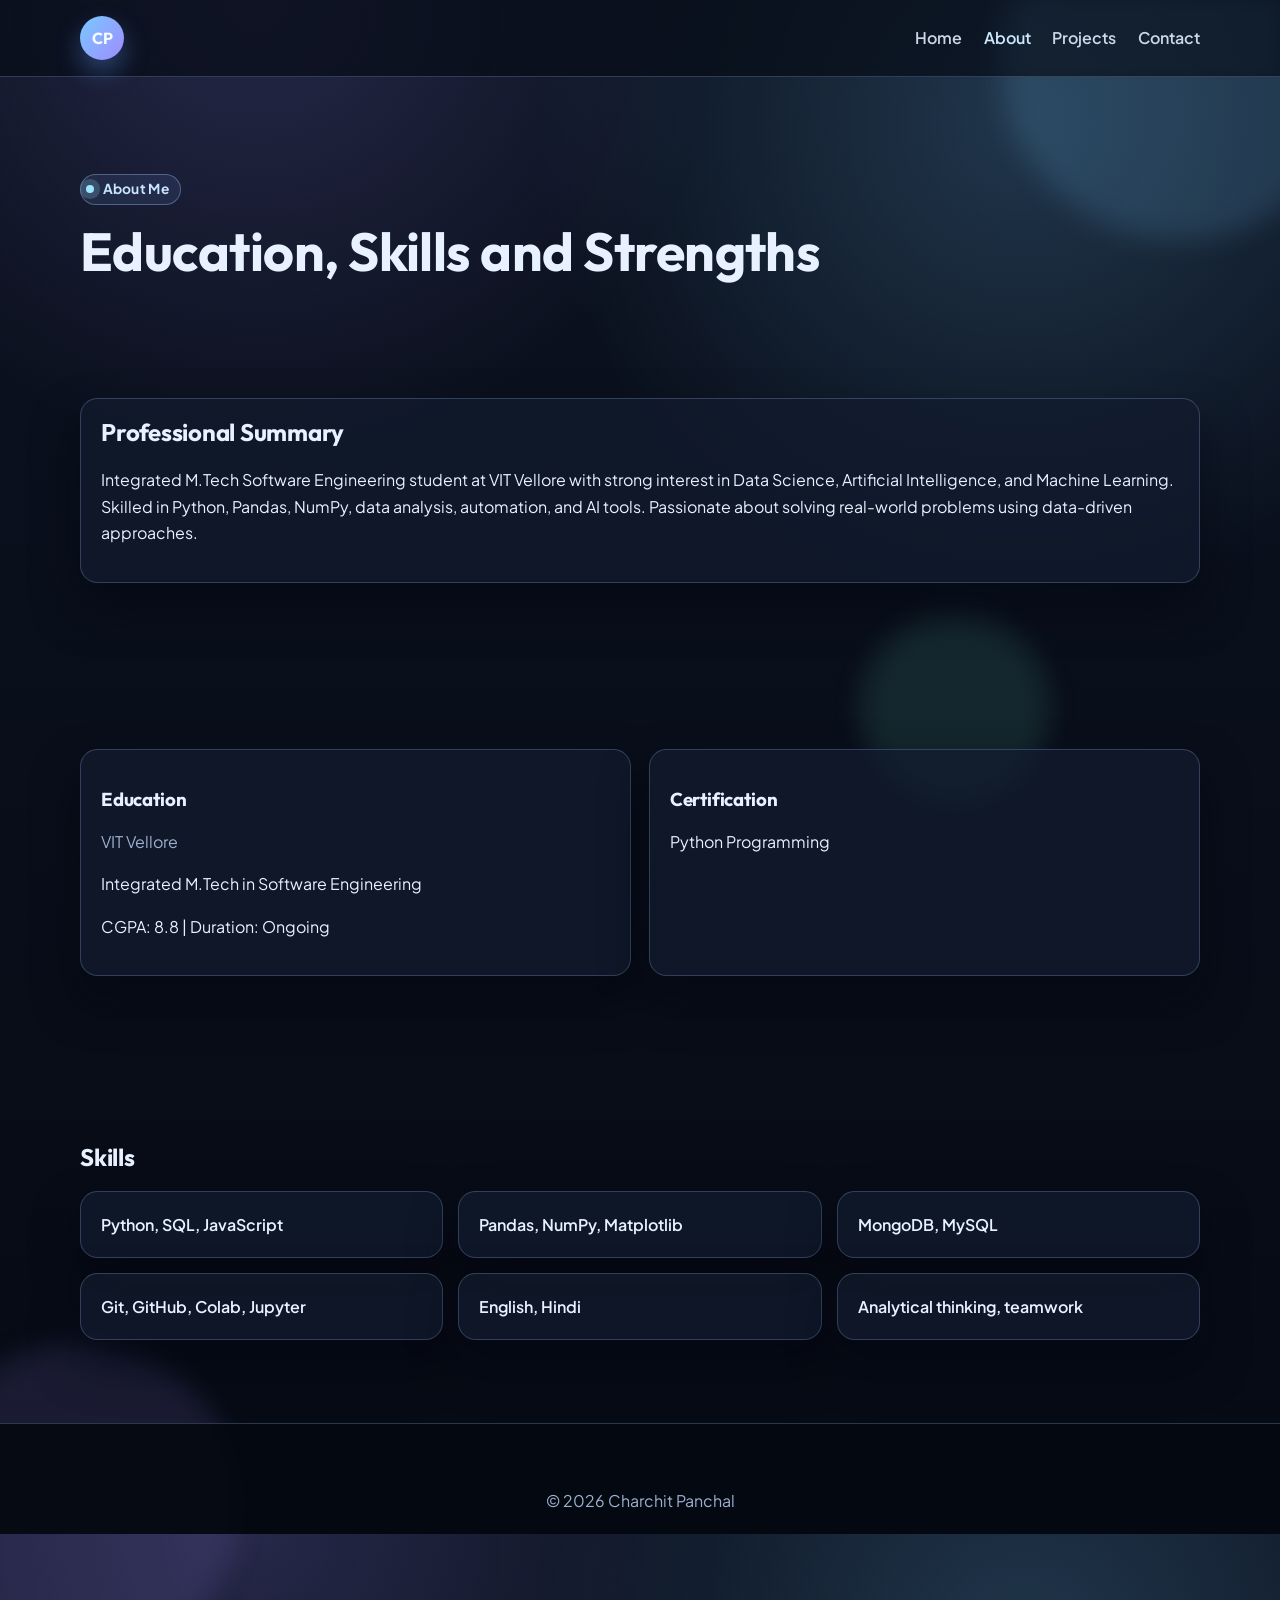
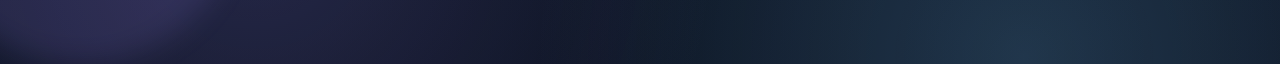
==== about.html @ 4133713d "New project" ====
<!DOCTYPE html>
<html lang="en">
<head>
  <meta charset="UTF-8">
  <meta name="viewport" content="width=device-width, initial-scale=1.0">
  <title>Charchit Panchal | About</title>
  <link rel="preconnect" href="https://fonts.googleapis.com">
  <link rel="preconnect" href="https://fonts.gstatic.com" crossorigin>
  <link href="https://fonts.googleapis.com/css2?family=Outfit:wght@400;500;600;700;800&family=Plus+Jakarta+Sans:wght@400;500;600;700&display=swap" rel="stylesheet">
  <link rel="stylesheet" href="styles.css">
</head>
<body class="page-enter">
  <div class="preloader" id="preloader" aria-hidden="true">
    <div class="preloader-core">
      <span class="loader-ring"></span>
      <p>Loading Portfolio...</p>
    </div>
  </div>

  <div class="bg-orb orb-one"></div>
  <div class="bg-orb orb-two"></div>
  <div class="bg-orb orb-three"></div>

  <header class="site-header">
    <div class="container nav-wrap">
      <a class="brand" href="index.html">CP</a>
      <nav class="nav-links" id="nav-links">
        <a class="page-link" href="index.html">Home</a>
        <a class="active page-link" href="about.html">About</a>
        <a class="page-link" href="projects.html">Projects</a>
        <a class="page-link" href="contact.html">Contact</a>
      </nav>
      <button class="menu-btn" id="menu-btn" aria-label="Toggle menu">Menu</button>
    </div>
  </header>

  <main>
    <section class="section page-hero reveal">
      <div class="container">
        <p class="eyebrow"><span class="dot"></span> About Me</p>
        <h1 class="page-title">Education, Skills and Strengths</h1>
      </div>
    </section>

    <section class="section reveal">
      <div class="container">
        <article class="card">
          <h2>Professional Summary</h2>
          <p>
            Integrated M.Tech Software Engineering student at VIT Vellore with strong interest in Data Science,
            Artificial Intelligence, and Machine Learning. Skilled in Python, Pandas, NumPy, data analysis,
            automation, and AI tools. Passionate about solving real-world problems using data-driven approaches.
          </p>
        </article>
      </div>
    </section>

    <section class="section reveal">
      <div class="container cards-grid">
        <article class="card tilt-card">
          <h3>Education</h3>
          <p class="meta">VIT Vellore</p>
          <p>Integrated M.Tech in Software Engineering</p>
          <p>CGPA: 8.8 | Duration: Ongoing</p>
        </article>
        <article class="card tilt-card">
          <h3>Certification</h3>
          <p>Python Programming</p>
        </article>
      </div>
    </section>

    <section class="section reveal">
      <div class="container">
        <h2>Skills</h2>
        <div class="skills-grid">
          <div class="skill-group">Python, SQL, JavaScript</div>
          <div class="skill-group">Pandas, NumPy, Matplotlib</div>
          <div class="skill-group">MongoDB, MySQL</div>
          <div class="skill-group">Git, GitHub, Colab, Jupyter</div>
          <div class="skill-group">English, Hindi</div>
          <div class="skill-group">Analytical thinking, teamwork</div>
        </div>
      </div>
    </section>
  </main>

  <footer class="site-footer">
    <p class="copyright">© <span id="year"></span> Charchit Panchal</p>
  </footer>

  <script src="script.js"></script>
</body>
</html>
---- styles.css ----
:root {
  --bg: #0b1220;
  --bg-deep: #060a14;
  --surface: rgba(18, 28, 46, 0.74);
  --surface-strong: rgba(17, 23, 38, 0.95);
  --text: #e8f1ff;
  --muted: #9db0cf;
  --accent: #79c9ff;
  --accent-2: #9f8bff;
  --ring: rgba(145, 172, 221, 0.28);
  --shadow: 0 24px 45px rgba(2, 6, 15, 0.5);
}

* {
  box-sizing: border-box;
}

html {
  scroll-behavior: smooth;
}

body {
  margin: 0;
  font-family: "Plus Jakarta Sans", sans-serif;
  line-height: 1.65;
  color: var(--text);
  background:
    radial-gradient(circle at 80% 8%, rgba(121, 201, 255, 0.2), transparent 28%),
    radial-gradient(circle at 20% 0%, rgba(159, 139, 255, 0.18), transparent 25%),
    linear-gradient(180deg, var(--bg) 0%, var(--bg-deep) 100%);
  overflow-x: hidden;
}

.preloader {
  position: fixed;
  inset: 0;
  z-index: 2000;
  display: grid;
  place-items: center;
  background: radial-gradient(circle at center, rgba(25, 41, 71, 0.95), rgba(4, 8, 16, 0.98));
  transition: opacity 0.45s ease, visibility 0.45s ease;
}

.preloader.hidden {
  opacity: 0;
  visibility: hidden;
}

.preloader-core {
  text-align: center;
}

.loader-ring {
  width: 56px;
  height: 56px;
  display: inline-block;
  border-radius: 50%;
  border: 3px solid rgba(153, 194, 255, 0.28);
  border-top-color: #7fd7ff;
  border-right-color: #b497ff;
  animation: spin 0.9s linear infinite;
}

.preloader-core p {
  margin-top: 0.9rem;
  color: #bcd5ff;
  font-weight: 600;
}

@keyframes spin {
  to {
    transform: rotate(360deg);
  }
}

.page-enter {
  animation: pageFade 0.65s ease both;
}

@keyframes pageFade {
  from {
    opacity: 0;
    transform: translateY(8px);
  }
  to {
    opacity: 1;
    transform: translateY(0);
  }
}

.bg-orb {
  position: fixed;
  z-index: -1;
  filter: blur(14px);
  border-radius: 50%;
  pointer-events: none;
  animation: orbFloat 9s ease-in-out infinite;
}

.orb-one {
  width: 360px;
  height: 360px;
  top: -120px;
  right: -80px;
  background: rgba(121, 201, 255, 0.14);
}

.orb-two {
  width: 320px;
  height: 320px;
  bottom: -130px;
  left: -80px;
  background: rgba(159, 139, 255, 0.13);
  animation-delay: 1.6s;
}

.orb-three {
  width: 190px;
  height: 190px;
  top: 40%;
  right: 18%;
  background: rgba(128, 255, 215, 0.1);
  animation-delay: 0.8s;
}

@keyframes orbFloat {
  0%, 100% { transform: translateY(0); }
  50% { transform: translateY(-24px); }
}

a {
  color: var(--accent);
}

.container {
  width: min(1120px, 92%);
  margin: 0 auto;
}

.section {
  padding: 5.2rem 0;
}

.site-header {
  position: sticky;
  top: 0;
  z-index: 100;
  backdrop-filter: blur(10px);
  background: rgba(8, 13, 24, 0.72);
  border-bottom: 1px solid var(--ring);
}

.nav-wrap {
  min-height: 76px;
  display: flex;
  align-items: center;
  justify-content: space-between;
}

.brand {
  width: 44px;
  height: 44px;
  border-radius: 50%;
  display: inline-grid;
  place-items: center;
  text-decoration: none;
  font-family: "Outfit", sans-serif;
  font-weight: 700;
  color: #f7fbff;
  background: linear-gradient(130deg, var(--accent), var(--accent-2));
  box-shadow: 0 12px 24px rgba(97, 157, 255, 0.35);
}

.nav-links {
  display: flex;
  gap: 1.35rem;
}

.nav-links a {
  color: var(--text);
  text-decoration: none;
  font-weight: 600;
  opacity: 0.88;
  transition: opacity 0.2s ease, color 0.2s ease;
}

.nav-links a.active,
.nav-links a:hover {
  opacity: 1;
  color: #cce8ff;
}

.menu-btn {
  display: none;
  border: 1px solid var(--ring);
  background: transparent;
  color: var(--text);
  padding: 0.42rem 0.78rem;
  border-radius: 0.55rem;
  cursor: pointer;
}

h1,
h2,
h3,
.page-title {
  font-family: "Outfit", sans-serif;
  line-height: 1.2;
  letter-spacing: -0.01em;
}

h1 {
  font-size: clamp(2.05rem, 4.3vw, 3.35rem);
  margin: 0 0 1rem;
}

h2 {
  margin-top: 0;
}

.page-title {
  margin: 0;
}

.hero-grid {
  display: grid;
  grid-template-columns: 1.34fr 1fr;
  align-items: center;
  gap: 2rem;
}

.hero-text {
  color: var(--muted);
  max-width: 62ch;
  font-size: 1.03rem;
}

.eyebrow {
  display: inline-flex;
  gap: 0.55rem;
  align-items: center;
  font-size: 0.86rem;
  font-weight: 700;
  letter-spacing: 0.02em;
  color: #c8e6ff;
  border: 1px solid rgba(170, 208, 255, 0.34);
  border-radius: 999px;
  padding: 0.2rem 0.7rem 0.2rem 0.3rem;
  background: rgba(116, 176, 255, 0.11);
}

.dot {
  width: 8px;
  height: 8px;
  border-radius: 50%;
  background: #9ee4ff;
  box-shadow: 0 0 0 6px rgba(158, 228, 255, 0.2);
}

.hero-actions {
  margin-top: 1.7rem;
  display: flex;
  flex-wrap: wrap;
  gap: 0.85rem;
}

.btn {
  display: inline-block;
  text-decoration: none;
  font-weight: 700;
  font-size: 0.92rem;
  border-radius: 0.8rem;
  padding: 0.72rem 1.08rem;
  transition: transform 0.22s ease, box-shadow 0.22s ease, background 0.22s ease;
}

.btn:hover {
  transform: translateY(-3px);
}

.btn-primary {
  color: #0a1320;
  background: linear-gradient(130deg, var(--accent), var(--accent-2));
  box-shadow: 0 14px 26px rgba(98, 151, 255, 0.35);
}

.btn-secondary {
  color: var(--text);
  border: 1px solid var(--ring);
  background: rgba(255, 255, 255, 0.03);
}

.btn-resume {
  background: linear-gradient(130deg, #8cd9ff, #8ea2ff);
}

.hero-card,
.card,
.skill-group {
  background: var(--surface);
  border: 1px solid var(--ring);
  border-radius: 1.1rem;
  padding: 1.2rem 1.25rem;
  box-shadow: var(--shadow);
}

.profile-card {
  text-align: center;
  background: var(--surface-strong);
}

.profile-photo {
  width: 162px;
  height: 162px;
  object-fit: cover;
  border-radius: 50%;
  border: 3px solid rgba(166, 203, 255, 0.85);
  box-shadow: 0 12px 26px rgba(57, 112, 214, 0.42);
}

.profile-card ul {
  text-align: left;
}

.floating {
  animation: floatCard 5.5s ease-in-out infinite;
}

@keyframes floatCard {
  0%, 100% { transform: translateY(0); }
  50% { transform: translateY(-10px); }
}

.cards-grid {
  display: grid;
  grid-template-columns: repeat(2, minmax(260px, 1fr));
  gap: 1.1rem;
}

.skills-grid {
  display: grid;
  grid-template-columns: repeat(3, minmax(180px, 1fr));
  gap: 0.95rem;
}

.skill-group {
  font-weight: 600;
}

.meta {
  color: var(--muted);
}

.tilt-card {
  transition: transform 0.24s ease, box-shadow 0.24s ease, border-color 0.24s ease;
}

.tilt-card:hover {
  transform: translateY(-8px) scale(1.01);
  border-color: rgba(170, 207, 255, 0.55);
  box-shadow: 0 30px 48px rgba(0, 7, 19, 0.56);
}

.project-thumb {
  width: 100%;
  height: 165px;
  border-radius: 0.85rem;
  margin-bottom: 0.95rem;
  border: 1px solid rgba(170, 208, 255, 0.2);
  background-size: cover;
  background-position: center;
}

.thumb-one {
  background-image:
    linear-gradient(to top right, rgba(10, 20, 35, 0.35), rgba(20, 20, 20, 0.15)),
    url("https://images.unsplash.com/photo-1551281044-8b5bd6f0f0d6?auto=format&fit=crop&w=1000&q=80");
}

.thumb-two {
  background-image:
    linear-gradient(to top right, rgba(10, 20, 35, 0.35), rgba(20, 20, 20, 0.15)),
    url("https://images.unsplash.com/photo-1461749280684-dccba630e2f6?auto=format&fit=crop&w=1000&q=80");
}

.contact-form {
  margin-top: 1rem;
  display: grid;
  gap: 0.95rem;
}

.form-row {
  display: grid;
  gap: 0.4rem;
}

.form-row label {
  font-weight: 600;
  font-size: 0.92rem;
  color: #c6dbff;
}

.form-row input,
.form-row textarea {
  width: 100%;
  border-radius: 0.7rem;
  border: 1px solid rgba(166, 196, 243, 0.32);
  background: rgba(8, 15, 27, 0.75);
  color: var(--text);
  padding: 0.72rem 0.85rem;
  font-family: inherit;
  outline: none;
}

.form-row input:focus,
.form-row textarea:focus {
  border-color: rgba(127, 213, 255, 0.82);
  box-shadow: 0 0 0 2px rgba(127, 213, 255, 0.15);
}

.form-status {
  min-height: 1.2rem;
  margin: 0;
  color: #a9c7ff;
}

.page-hero {
  padding-bottom: 2rem;
}

.site-footer {
  border-top: 1px solid var(--ring);
  background: rgba(5, 10, 18, 0.92);
  padding: 2.6rem 0 1.2rem;
}

.footer-grid {
  display: grid;
  grid-template-columns: 1fr 1fr;
  gap: 1.5rem;
}

.copyright {
  margin: 1.4rem 0 0;
  text-align: center;
  color: var(--muted);
}

.reveal {
  opacity: 0;
  transform: translateY(24px);
}

.reveal.visible {
  opacity: 1;
  transform: translateY(0);
  transition: opacity 0.7s ease, transform 0.7s ease;
}

@media (max-width: 900px) {
  .hero-grid,
  .cards-grid,
  .footer-grid {
    grid-template-columns: 1fr;
  }

  .skills-grid {
    grid-template-columns: repeat(2, minmax(160px, 1fr));
  }
}

@media (max-width: 700px) {
  .menu-btn {
    display: inline-block;
  }

  .nav-links {
    position: absolute;
    top: 71px;
    right: 4%;
    width: min(230px, 90vw);
    border-radius: 0.8rem;
    border: 1px solid var(--ring);
    background: rgba(9, 15, 28, 0.97);
    padding: 0.6rem;
    display: none;
    flex-direction: column;
    gap: 0.35rem;
  }

  .nav-links.open {
    display: flex;
  }

  .skills-grid {
    grid-template-columns: 1fr;
  }
}
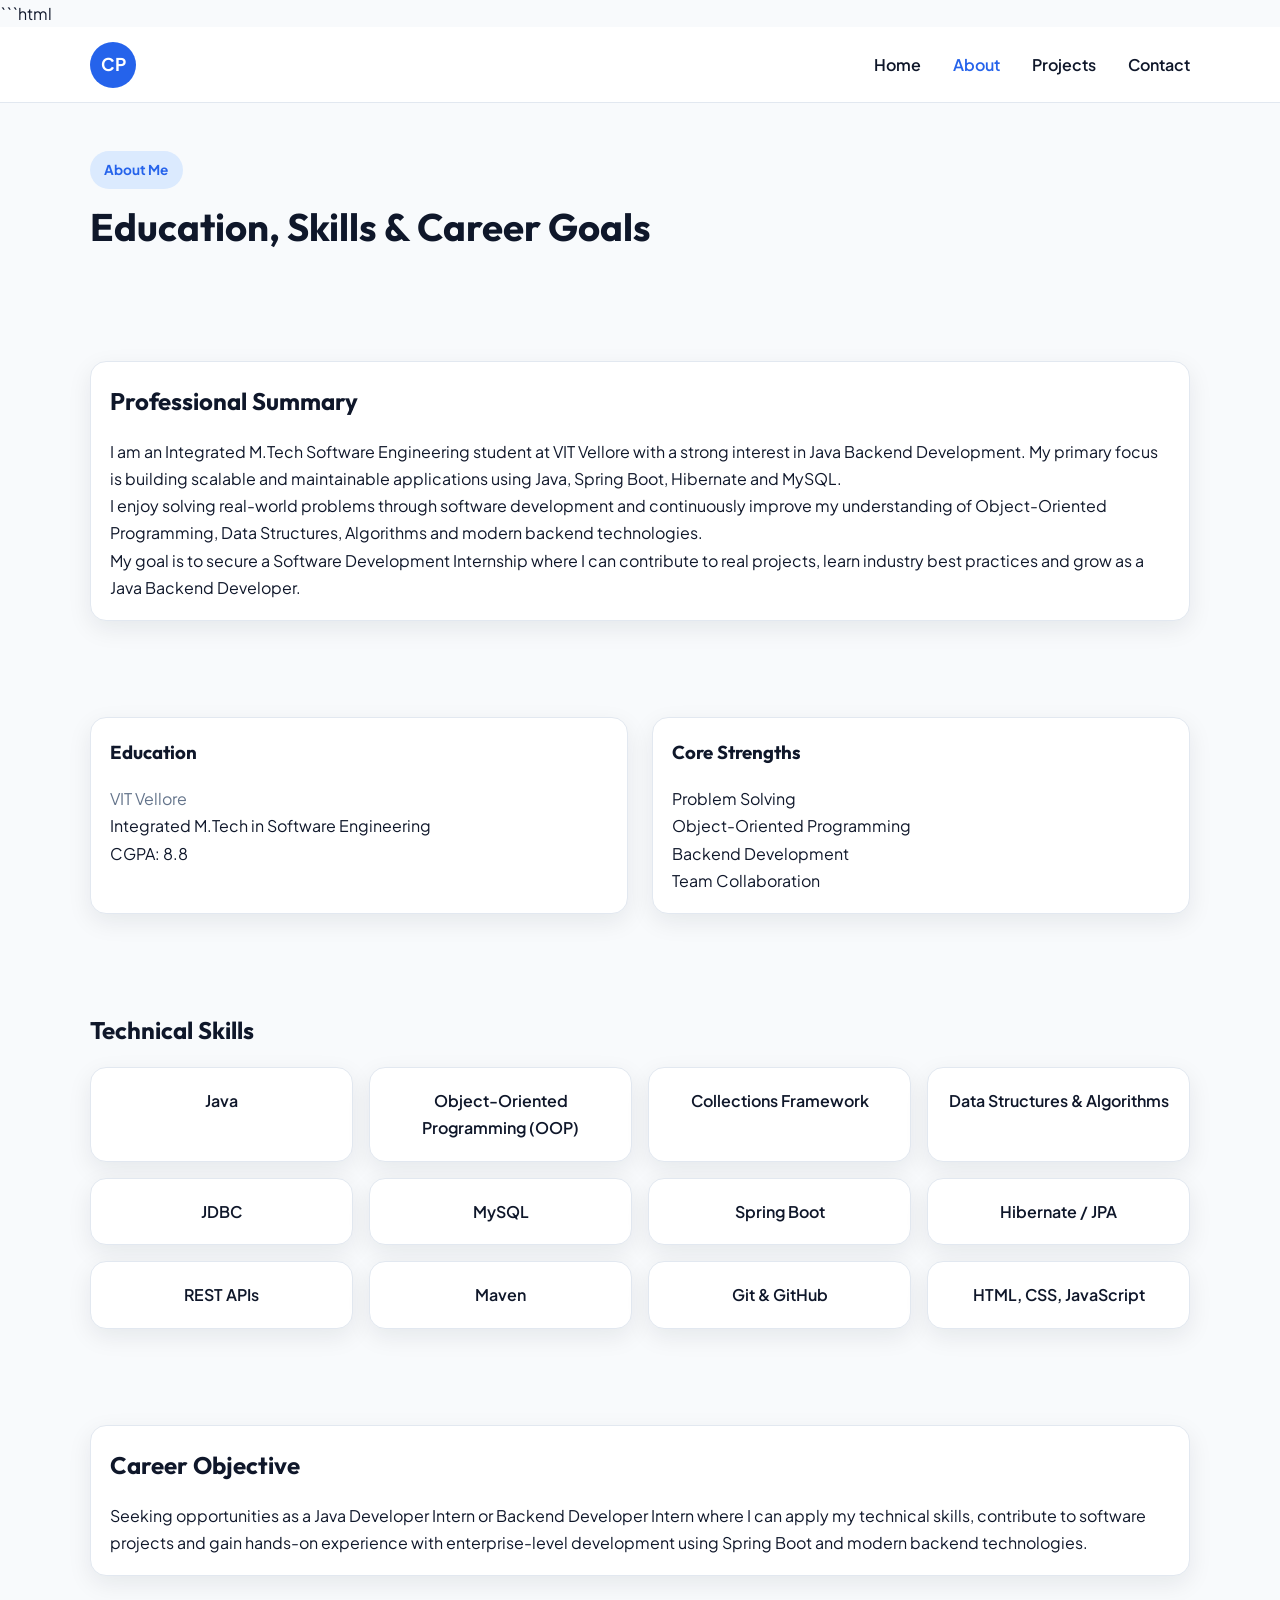
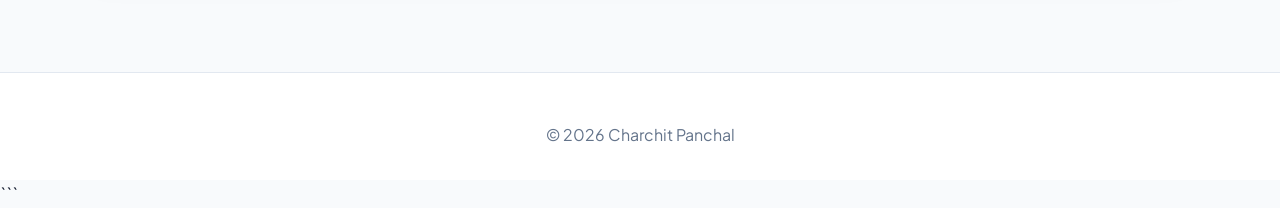
==== commit d1ae43f7: "Full Website chage" ====
--- a/about.html
+++ b/about.html
@@ -1,94 +1,242 @@
+```html
 <!DOCTYPE html>
 <html lang="en">
 <head>
-  <meta charset="UTF-8">
-  <meta name="viewport" content="width=device-width, initial-scale=1.0">
-  <title>Charchit Panchal | About</title>
-  <link rel="preconnect" href="https://fonts.googleapis.com">
-  <link rel="preconnect" href="https://fonts.gstatic.com" crossorigin>
-  <link href="https://fonts.googleapis.com/css2?family=Outfit:wght@400;500;600;700;800&family=Plus+Jakarta+Sans:wght@400;500;600;700&display=swap" rel="stylesheet">
-  <link rel="stylesheet" href="styles.css">
+    <meta charset="UTF-8">
+    <meta name="viewport" content="width=device-width, initial-scale=1.0">
+
+    <title>About | Charchit Panchal</title>
+
+    <meta name="description"
+          content="Learn more about Charchit Panchal, a Java Developer and Integrated M.Tech Software Engineering student skilled in Java, Spring Boot, MySQL, Hibernate and Backend Development.">
+
+    <link rel="preconnect" href="https://fonts.googleapis.com">
+    <link rel="preconnect" href="https://fonts.gstatic.com" crossorigin>
+
+    <link href="https://fonts.googleapis.com/css2?family=Outfit:wght@400;500;600;700;800&family=Plus+Jakarta+Sans:wght@400;500;600;700&display=swap"
+          rel="stylesheet">
+
+    <link rel="stylesheet" href="styles.css">
 </head>
-<body class="page-enter">
-  <div class="preloader" id="preloader" aria-hidden="true">
-    <div class="preloader-core">
-      <span class="loader-ring"></span>
-      <p>Loading Portfolio...</p>
+
+<body>
+
+<header class="site-header">
+
+    <div class="container nav-wrap">
+
+        <a class="brand" href="index.html">CP</a>
+
+        <nav class="nav-links" id="nav-links">
+            <a class="page-link" href="index.html">Home</a>
+            <a class="active page-link" href="about.html">About</a>
+            <a class="page-link" href="projects.html">Projects</a>
+            <a class="page-link" href="contact.html">Contact</a>
+        </nav>
+
+        <button class="menu-btn" id="menu-btn">Menu</button>
+
     </div>
-  </div>
-
-  <div class="bg-orb orb-one"></div>
-  <div class="bg-orb orb-two"></div>
-  <div class="bg-orb orb-three"></div>
-
-  <header class="site-header">
-    <div class="container nav-wrap">
-      <a class="brand" href="index.html">CP</a>
-      <nav class="nav-links" id="nav-links">
-        <a class="page-link" href="index.html">Home</a>
-        <a class="active page-link" href="about.html">About</a>
-        <a class="page-link" href="projects.html">Projects</a>
-        <a class="page-link" href="contact.html">Contact</a>
-      </nav>
-      <button class="menu-btn" id="menu-btn" aria-label="Toggle menu">Menu</button>
-    </div>
-  </header>
-
-  <main>
-    <section class="section page-hero reveal">
-      <div class="container">
-        <p class="eyebrow"><span class="dot"></span> About Me</p>
-        <h1 class="page-title">Education, Skills and Strengths</h1>
-      </div>
-    </section>
-
-    <section class="section reveal">
-      <div class="container">
-        <article class="card">
-          <h2>Professional Summary</h2>
-          <p>
-            Integrated M.Tech Software Engineering student at VIT Vellore with strong interest in Data Science,
-            Artificial Intelligence, and Machine Learning. Skilled in Python, Pandas, NumPy, data analysis,
-            automation, and AI tools. Passionate about solving real-world problems using data-driven approaches.
-          </p>
-        </article>
-      </div>
-    </section>
-
-    <section class="section reveal">
-      <div class="container cards-grid">
-        <article class="card tilt-card">
-          <h3>Education</h3>
-          <p class="meta">VIT Vellore</p>
-          <p>Integrated M.Tech in Software Engineering</p>
-          <p>CGPA: 8.8 | Duration: Ongoing</p>
-        </article>
-        <article class="card tilt-card">
-          <h3>Certification</h3>
-          <p>Python Programming</p>
-        </article>
-      </div>
-    </section>
-
-    <section class="section reveal">
-      <div class="container">
-        <h2>Skills</h2>
-        <div class="skills-grid">
-          <div class="skill-group">Python, SQL, JavaScript</div>
-          <div class="skill-group">Pandas, NumPy, Matplotlib</div>
-          <div class="skill-group">MongoDB, MySQL</div>
-          <div class="skill-group">Git, GitHub, Colab, Jupyter</div>
-          <div class="skill-group">English, Hindi</div>
-          <div class="skill-group">Analytical thinking, teamwork</div>
-        </div>
-      </div>
-    </section>
-  </main>
-
-  <footer class="site-footer">
-    <p class="copyright">© <span id="year"></span> Charchit Panchal</p>
-  </footer>
-
-  <script src="script.js"></script>
+
+</header>
+
+<main>
+
+    <section class="section page-hero">
+
+        <div class="container">
+
+            <p class="eyebrow">
+                About Me
+            </p>
+
+            <h1 class="page-title">
+                Education, Skills & Career Goals
+            </h1>
+
+        </div>
+
+    </section>
+
+    <section class="section">
+
+        <div class="container">
+
+            <article class="card">
+
+                <h2>Professional Summary</h2>
+
+                <p>
+                    I am an Integrated M.Tech Software Engineering student at
+                    VIT Vellore with a strong interest in Java Backend
+                    Development. My primary focus is building scalable and
+                    maintainable applications using Java, Spring Boot,
+                    Hibernate and MySQL.
+                </p>
+
+                <p>
+                    I enjoy solving real-world problems through software
+                    development and continuously improve my understanding of
+                    Object-Oriented Programming, Data Structures,
+                    Algorithms and modern backend technologies.
+                </p>
+
+                <p>
+                    My goal is to secure a Software Development Internship
+                    where I can contribute to real projects, learn industry
+                    best practices and grow as a Java Backend Developer.
+                </p>
+
+            </article>
+
+        </div>
+
+    </section>
+
+    <section class="section">
+
+        <div class="container cards-grid">
+
+            <article class="card">
+
+                <h3>Education</h3>
+
+                <p class="meta">
+                    VIT Vellore
+                </p>
+
+                <p>
+                    Integrated M.Tech in Software Engineering
+                </p>
+
+                <p>
+                    CGPA: 8.8
+                </p>
+
+            </article>
+
+            <article class="card">
+
+                <h3>Core Strengths</h3>
+
+                <p>
+                    Problem Solving
+                </p>
+
+                <p>
+                    Object-Oriented Programming
+                </p>
+
+                <p>
+                    Backend Development
+                </p>
+
+                <p>
+                    Team Collaboration
+                </p>
+
+            </article>
+
+        </div>
+
+    </section>
+
+    <section class="section">
+
+        <div class="container">
+
+            <h2>Technical Skills</h2>
+
+            <div class="skills-grid">
+
+                <div class="skill-group">
+                    Java
+                </div>
+
+                <div class="skill-group">
+                    Object-Oriented Programming (OOP)
+                </div>
+
+                <div class="skill-group">
+                    Collections Framework
+                </div>
+
+                <div class="skill-group">
+                    Data Structures & Algorithms
+                </div>
+
+                <div class="skill-group">
+                    JDBC
+                </div>
+
+                <div class="skill-group">
+                    MySQL
+                </div>
+
+                <div class="skill-group">
+                    Spring Boot
+                </div>
+
+                <div class="skill-group">
+                    Hibernate / JPA
+                </div>
+
+                <div class="skill-group">
+                    REST APIs
+                </div>
+
+                <div class="skill-group">
+                    Maven
+                </div>
+
+                <div class="skill-group">
+                    Git & GitHub
+                </div>
+
+                <div class="skill-group">
+                    HTML, CSS, JavaScript
+                </div>
+
+            </div>
+
+        </div>
+
+    </section>
+
+    <section class="section">
+
+        <div class="container">
+
+            <article class="card">
+
+                <h2>Career Objective</h2>
+
+                <p>
+                    Seeking opportunities as a Java Developer Intern or
+                    Backend Developer Intern where I can apply my technical
+                    skills, contribute to software projects and gain hands-on
+                    experience with enterprise-level development using
+                    Spring Boot and modern backend technologies.
+                </p>
+
+            </article>
+
+        </div>
+
+    </section>
+
+</main>
+
+<footer class="site-footer">
+
+    <p class="copyright">
+        © <span id="year"></span> Charchit Panchal
+    </p>
+
+</footer>
+
+<script src="script.js"></script>
+
 </body>
 </html>
+```
--- a/styles.css
+++ b/styles.css
@@ -1,498 +1,360 @@
-:root {
-  --bg: #0b1220;
-  --bg-deep: #060a14;
-  --surface: rgba(18, 28, 46, 0.74);
-  --surface-strong: rgba(17, 23, 38, 0.95);
-  --text: #e8f1ff;
-  --muted: #9db0cf;
-  --accent: #79c9ff;
-  --accent-2: #9f8bff;
-  --ring: rgba(145, 172, 221, 0.28);
-  --shadow: 0 24px 45px rgba(2, 6, 15, 0.5);
-}
-
-* {
-  box-sizing: border-box;
-}
-
-html {
-  scroll-behavior: smooth;
-}
-
-body {
-  margin: 0;
-  font-family: "Plus Jakarta Sans", sans-serif;
-  line-height: 1.65;
-  color: var(--text);
-  background:
-    radial-gradient(circle at 80% 8%, rgba(121, 201, 255, 0.2), transparent 28%),
-    radial-gradient(circle at 20% 0%, rgba(159, 139, 255, 0.18), transparent 25%),
-    linear-gradient(180deg, var(--bg) 0%, var(--bg-deep) 100%);
-  overflow-x: hidden;
-}
-
-.preloader {
-  position: fixed;
-  inset: 0;
-  z-index: 2000;
-  display: grid;
-  place-items: center;
-  background: radial-gradient(circle at center, rgba(25, 41, 71, 0.95), rgba(4, 8, 16, 0.98));
-  transition: opacity 0.45s ease, visibility 0.45s ease;
-}
-
-.preloader.hidden {
-  opacity: 0;
-  visibility: hidden;
-}
-
-.preloader-core {
-  text-align: center;
-}
-
-.loader-ring {
-  width: 56px;
-  height: 56px;
-  display: inline-block;
-  border-radius: 50%;
-  border: 3px solid rgba(153, 194, 255, 0.28);
-  border-top-color: #7fd7ff;
-  border-right-color: #b497ff;
-  animation: spin 0.9s linear infinite;
-}
-
-.preloader-core p {
-  margin-top: 0.9rem;
-  color: #bcd5ff;
-  font-weight: 600;
-}
-
-@keyframes spin {
-  to {
-    transform: rotate(360deg);
-  }
-}
-
-.page-enter {
-  animation: pageFade 0.65s ease both;
-}
-
-@keyframes pageFade {
-  from {
-    opacity: 0;
-    transform: translateY(8px);
-  }
-  to {
-    opacity: 1;
-    transform: translateY(0);
-  }
-}
-
-.bg-orb {
-  position: fixed;
-  z-index: -1;
-  filter: blur(14px);
-  border-radius: 50%;
-  pointer-events: none;
-  animation: orbFloat 9s ease-in-out infinite;
-}
-
-.orb-one {
-  width: 360px;
-  height: 360px;
-  top: -120px;
-  right: -80px;
-  background: rgba(121, 201, 255, 0.14);
-}
-
-.orb-two {
-  width: 320px;
-  height: 320px;
-  bottom: -130px;
-  left: -80px;
-  background: rgba(159, 139, 255, 0.13);
-  animation-delay: 1.6s;
-}
-
-.orb-three {
-  width: 190px;
-  height: 190px;
-  top: 40%;
-  right: 18%;
-  background: rgba(128, 255, 215, 0.1);
-  animation-delay: 0.8s;
-}
-
-@keyframes orbFloat {
-  0%, 100% { transform: translateY(0); }
-  50% { transform: translateY(-24px); }
-}
-
-a {
-  color: var(--accent);
-}
-
-.container {
-  width: min(1120px, 92%);
-  margin: 0 auto;
-}
-
-.section {
-  padding: 5.2rem 0;
-}
-
-.site-header {
-  position: sticky;
-  top: 0;
-  z-index: 100;
-  backdrop-filter: blur(10px);
-  background: rgba(8, 13, 24, 0.72);
-  border-bottom: 1px solid var(--ring);
-}
-
-.nav-wrap {
-  min-height: 76px;
-  display: flex;
-  align-items: center;
-  justify-content: space-between;
-}
-
-.brand {
-  width: 44px;
-  height: 44px;
-  border-radius: 50%;
-  display: inline-grid;
-  place-items: center;
-  text-decoration: none;
-  font-family: "Outfit", sans-serif;
-  font-weight: 700;
-  color: #f7fbff;
-  background: linear-gradient(130deg, var(--accent), var(--accent-2));
-  box-shadow: 0 12px 24px rgba(97, 157, 255, 0.35);
-}
-
-.nav-links {
-  display: flex;
-  gap: 1.35rem;
-}
-
-.nav-links a {
-  color: var(--text);
-  text-decoration: none;
-  font-weight: 600;
-  opacity: 0.88;
-  transition: opacity 0.2s ease, color 0.2s ease;
+:root{
+    --primary:#2563eb;
+    --primary-dark:#1d4ed8;
+    --background:#f8fafc;
+    --surface:#ffffff;
+    --text:#0f172a;
+    --muted:#64748b;
+    --border:#e2e8f0;
+    --shadow:0 8px 24px rgba(15,23,42,0.08);
+}
+
+*{
+    margin:0;
+    padding:0;
+    box-sizing:border-box;
+}
+
+html{
+    scroll-behavior:smooth;
+}
+
+body{
+    font-family:"Plus Jakarta Sans",sans-serif;
+    background:var(--background);
+    color:var(--text);
+    line-height:1.7;
+}
+
+a{
+    text-decoration:none;
+}
+
+.container{
+    width:min(1100px,92%);
+    margin:auto;
+}
+
+.section{
+    padding:3rem 0;
+}
+
+/* Header */
+
+.site-header{
+    position:sticky;
+    top:0;
+    z-index:100;
+    background:white;
+    border-bottom:1px solid var(--border);
+}
+
+.nav-wrap{
+    min-height:75px;
+    display:flex;
+    align-items:center;
+    justify-content:space-between;
+}
+
+.brand{
+    width:46px;
+    height:46px;
+    border-radius:50%;
+    display:grid;
+    place-items:center;
+    background:var(--primary);
+    color:white;
+    font-weight:700;
+    font-size:1.1rem;
+}
+
+.nav-links{
+    display:flex;
+    gap:2rem;
+}
+
+.nav-links a{
+    color:var(--text);
+    font-weight:600;
 }
 
 .nav-links a.active,
-.nav-links a:hover {
-  opacity: 1;
-  color: #cce8ff;
-}
-
-.menu-btn {
-  display: none;
-  border: 1px solid var(--ring);
-  background: transparent;
-  color: var(--text);
-  padding: 0.42rem 0.78rem;
-  border-radius: 0.55rem;
-  cursor: pointer;
-}
-
-h1,
+.nav-links a:hover{
+    color:var(--primary);
+}
+
+.menu-btn{
+    display:none;
+    border:none;
+    background:var(--primary);
+    color:white;
+    padding:.7rem 1rem;
+    border-radius:8px;
+    cursor:pointer;
+}
+
+/* Hero */
+
+.hero{
+    min-height:70vh;
+    display:flex;
+    align-items:center;
+}
+
+.hero-grid{
+    display:grid;
+    grid-template-columns:1.4fr 0.9fr;
+    gap:2rem;
+    align-items:center;
+}
+
+.hero-content{
+    max-width:650px;
+}
+
+.eyebrow{
+    display:inline-block;
+    background:#dbeafe;
+    color:var(--primary);
+    padding:.45rem .9rem;
+    border-radius:999px;
+    font-size:.85rem;
+    font-weight:700;
+    margin-bottom:1rem;
+}
+
+h1{
+    font-family:"Outfit",sans-serif;
+    font-size:clamp(2rem,3vw,3.2rem);
+    line-height:1.15;
+    margin-bottom:1rem;
+}
+
 h2,
-h3,
-.page-title {
-  font-family: "Outfit", sans-serif;
-  line-height: 1.2;
-  letter-spacing: -0.01em;
-}
-
-h1 {
-  font-size: clamp(2.05rem, 4.3vw, 3.35rem);
-  margin: 0 0 1rem;
-}
-
-h2 {
-  margin-top: 0;
-}
-
-.page-title {
-  margin: 0;
-}
-
-.hero-grid {
-  display: grid;
-  grid-template-columns: 1.34fr 1fr;
-  align-items: center;
-  gap: 2rem;
-}
-
-.hero-text {
-  color: var(--muted);
-  max-width: 62ch;
-  font-size: 1.03rem;
-}
-
-.eyebrow {
-  display: inline-flex;
-  gap: 0.55rem;
-  align-items: center;
-  font-size: 0.86rem;
-  font-weight: 700;
-  letter-spacing: 0.02em;
-  color: #c8e6ff;
-  border: 1px solid rgba(170, 208, 255, 0.34);
-  border-radius: 999px;
-  padding: 0.2rem 0.7rem 0.2rem 0.3rem;
-  background: rgba(116, 176, 255, 0.11);
-}
-
-.dot {
-  width: 8px;
-  height: 8px;
-  border-radius: 50%;
-  background: #9ee4ff;
-  box-shadow: 0 0 0 6px rgba(158, 228, 255, 0.2);
-}
-
-.hero-actions {
-  margin-top: 1.7rem;
-  display: flex;
-  flex-wrap: wrap;
-  gap: 0.85rem;
-}
-
-.btn {
-  display: inline-block;
-  text-decoration: none;
-  font-weight: 700;
-  font-size: 0.92rem;
-  border-radius: 0.8rem;
-  padding: 0.72rem 1.08rem;
-  transition: transform 0.22s ease, box-shadow 0.22s ease, background 0.22s ease;
-}
-
-.btn:hover {
-  transform: translateY(-3px);
-}
-
-.btn-primary {
-  color: #0a1320;
-  background: linear-gradient(130deg, var(--accent), var(--accent-2));
-  box-shadow: 0 14px 26px rgba(98, 151, 255, 0.35);
-}
-
-.btn-secondary {
-  color: var(--text);
-  border: 1px solid var(--ring);
-  background: rgba(255, 255, 255, 0.03);
-}
-
-.btn-resume {
-  background: linear-gradient(130deg, #8cd9ff, #8ea2ff);
-}
+h3{
+    font-family:"Outfit",sans-serif;
+    margin-bottom:1rem;
+}
+
+.hero-text{
+    color:var(--muted);
+    font-size:1rem;
+}
+
+.hero-actions{
+    margin-top:1.5rem;
+    display:flex;
+    flex-wrap:wrap;
+    gap:1rem;
+}
+
+.btn{
+    padding:.9rem 1.2rem;
+    border-radius:10px;
+    font-weight:600;
+    transition:.2s;
+}
+
+.btn-primary{
+    background:var(--primary);
+    color:white;
+}
+
+.btn-primary:hover{
+    background:var(--primary-dark);
+}
+
+.btn-secondary{
+    border:1px solid var(--primary);
+    color:var(--primary);
+}
+
+/* Cards */
 
 .hero-card,
 .card,
-.skill-group {
-  background: var(--surface);
-  border: 1px solid var(--ring);
-  border-radius: 1.1rem;
-  padding: 1.2rem 1.25rem;
-  box-shadow: var(--shadow);
-}
-
-.profile-card {
-  text-align: center;
-  background: var(--surface-strong);
-}
-
-.profile-photo {
-  width: 162px;
-  height: 162px;
-  object-fit: cover;
-  border-radius: 50%;
-  border: 3px solid rgba(166, 203, 255, 0.85);
-  box-shadow: 0 12px 26px rgba(57, 112, 214, 0.42);
-}
-
-.profile-card ul {
-  text-align: left;
-}
-
-.floating {
-  animation: floatCard 5.5s ease-in-out infinite;
-}
-
-@keyframes floatCard {
-  0%, 100% { transform: translateY(0); }
-  50% { transform: translateY(-10px); }
-}
-
-.cards-grid {
-  display: grid;
-  grid-template-columns: repeat(2, minmax(260px, 1fr));
-  gap: 1.1rem;
-}
-
-.skills-grid {
-  display: grid;
-  grid-template-columns: repeat(3, minmax(180px, 1fr));
-  gap: 0.95rem;
-}
-
-.skill-group {
-  font-weight: 600;
-}
-
-.meta {
-  color: var(--muted);
-}
-
-.tilt-card {
-  transition: transform 0.24s ease, box-shadow 0.24s ease, border-color 0.24s ease;
-}
-
-.tilt-card:hover {
-  transform: translateY(-8px) scale(1.01);
-  border-color: rgba(170, 207, 255, 0.55);
-  box-shadow: 0 30px 48px rgba(0, 7, 19, 0.56);
-}
-
-.project-thumb {
-  width: 100%;
-  height: 165px;
-  border-radius: 0.85rem;
-  margin-bottom: 0.95rem;
-  border: 1px solid rgba(170, 208, 255, 0.2);
-  background-size: cover;
-  background-position: center;
-}
-
-.thumb-one {
-  background-image:
-    linear-gradient(to top right, rgba(10, 20, 35, 0.35), rgba(20, 20, 20, 0.15)),
-    url("https://images.unsplash.com/photo-1551281044-8b5bd6f0f0d6?auto=format&fit=crop&w=1000&q=80");
-}
-
-.thumb-two {
-  background-image:
-    linear-gradient(to top right, rgba(10, 20, 35, 0.35), rgba(20, 20, 20, 0.15)),
-    url("https://images.unsplash.com/photo-1461749280684-dccba630e2f6?auto=format&fit=crop&w=1000&q=80");
-}
-
-.contact-form {
-  margin-top: 1rem;
-  display: grid;
-  gap: 0.95rem;
-}
-
-.form-row {
-  display: grid;
-  gap: 0.4rem;
-}
-
-.form-row label {
-  font-weight: 600;
-  font-size: 0.92rem;
-  color: #c6dbff;
+.skill-group{
+    background:white;
+    border:1px solid var(--border);
+    border-radius:16px;
+    padding:1.2rem;
+    box-shadow:var(--shadow);
+}
+
+.profile-card{
+    text-align:center;
+}
+
+.profile-photo{
+    width:140px;
+    height:140px;
+    border-radius:50%;
+    object-fit:cover;
+    margin-bottom:1rem;
+}
+
+.profile-card ul{
+    text-align:left;
+    padding-left:1.2rem;
+}
+
+.cards-grid{
+    display:grid;
+    grid-template-columns:repeat(auto-fit,minmax(280px,1fr));
+    gap:1.5rem;
+}
+
+.skills-grid{
+    display:grid;
+    grid-template-columns:repeat(auto-fit,minmax(220px,1fr));
+    gap:1rem;
+}
+
+.skill-group{
+    text-align:center;
+    font-weight:600;
+}
+
+.meta{
+    color:var(--muted);
+}
+
+/* Projects */
+
+.project-thumb{
+    display:none;
+}
+
+ul{
+    padding-left:1.3rem;
+}
+
+li{
+    margin-bottom:.5rem;
+}
+
+/* Contact */
+
+.contact-form{
+    display:grid;
+    gap:1rem;
+    margin-top:1rem;
+}
+
+.form-row{
+    display:grid;
+    gap:.5rem;
+}
+
+.form-row label{
+    font-weight:600;
 }
 
 .form-row input,
-.form-row textarea {
-  width: 100%;
-  border-radius: 0.7rem;
-  border: 1px solid rgba(166, 196, 243, 0.32);
-  background: rgba(8, 15, 27, 0.75);
-  color: var(--text);
-  padding: 0.72rem 0.85rem;
-  font-family: inherit;
-  outline: none;
+.form-row textarea{
+    width:100%;
+    border:1px solid var(--border);
+    border-radius:10px;
+    padding:.9rem;
+    font-family:inherit;
 }
 
 .form-row input:focus,
-.form-row textarea:focus {
-  border-color: rgba(127, 213, 255, 0.82);
-  box-shadow: 0 0 0 2px rgba(127, 213, 255, 0.15);
-}
-
-.form-status {
-  min-height: 1.2rem;
-  margin: 0;
-  color: #a9c7ff;
-}
-
-.page-hero {
-  padding-bottom: 2rem;
-}
-
-.site-footer {
-  border-top: 1px solid var(--ring);
-  background: rgba(5, 10, 18, 0.92);
-  padding: 2.6rem 0 1.2rem;
-}
-
-.footer-grid {
-  display: grid;
-  grid-template-columns: 1fr 1fr;
-  gap: 1.5rem;
-}
-
-.copyright {
-  margin: 1.4rem 0 0;
-  text-align: center;
-  color: var(--muted);
-}
-
-.reveal {
-  opacity: 0;
-  transform: translateY(24px);
-}
-
-.reveal.visible {
-  opacity: 1;
-  transform: translateY(0);
-  transition: opacity 0.7s ease, transform 0.7s ease;
-}
-
-@media (max-width: 900px) {
-  .hero-grid,
-  .cards-grid,
-  .footer-grid {
-    grid-template-columns: 1fr;
-  }
-
-  .skills-grid {
-    grid-template-columns: repeat(2, minmax(160px, 1fr));
-  }
-}
-
-@media (max-width: 700px) {
-  .menu-btn {
-    display: inline-block;
-  }
-
-  .nav-links {
-    position: absolute;
-    top: 71px;
-    right: 4%;
-    width: min(230px, 90vw);
-    border-radius: 0.8rem;
-    border: 1px solid var(--ring);
-    background: rgba(9, 15, 28, 0.97);
-    padding: 0.6rem;
-    display: none;
-    flex-direction: column;
-    gap: 0.35rem;
-  }
-
-  .nav-links.open {
-    display: flex;
-  }
-
-  .skills-grid {
-    grid-template-columns: 1fr;
-  }
-}
+.form-row textarea:focus{
+    outline:none;
+    border-color:var(--primary);
+}
+
+.form-status{
+    color:var(--primary);
+}
+
+/* Footer */
+
+.site-footer{
+    background:white;
+    border-top:1px solid var(--border);
+    margin-top:3rem;
+    padding:2rem 0;
+}
+
+.footer-grid{
+    display:grid;
+    grid-template-columns:1fr 1fr;
+    gap:2rem;
+}
+
+.copyright{
+    text-align:center;
+    margin-top:1rem;
+    color:var(--muted);
+}
+
+/* Remove old animations */
+
+.preloader,
+.bg-orb,
+.floating{
+    display:none !important;
+}
+
+.reveal{
+    opacity:1 !important;
+    transform:none !important;
+}
+
+/* Responsive */
+
+@media(max-width:900px){
+
+    .hero-grid{
+        grid-template-columns:1fr;
+        text-align:center;
+    }
+
+    .hero-content{
+        max-width:100%;
+    }
+
+    .hero-actions{
+        justify-content:center;
+    }
+
+    .profile-card{
+        max-width:400px;
+        margin:auto;
+    }
+
+    .footer-grid{
+        grid-template-columns:1fr;
+    }
+}
+
+@media(max-width:700px){
+
+    .menu-btn{
+        display:block;
+    }
+
+    .nav-links{
+        display:none;
+        flex-direction:column;
+        position:absolute;
+        right:20px;
+        top:75px;
+        width:220px;
+        background:white;
+        padding:1rem;
+        border-radius:12px;
+        border:1px solid var(--border);
+        box-shadow:var(--shadow);
+    }
+
+    .nav-links.open{
+        display:flex;
+    }
+
+    h1{
+        font-size:2rem;
+    }
+}
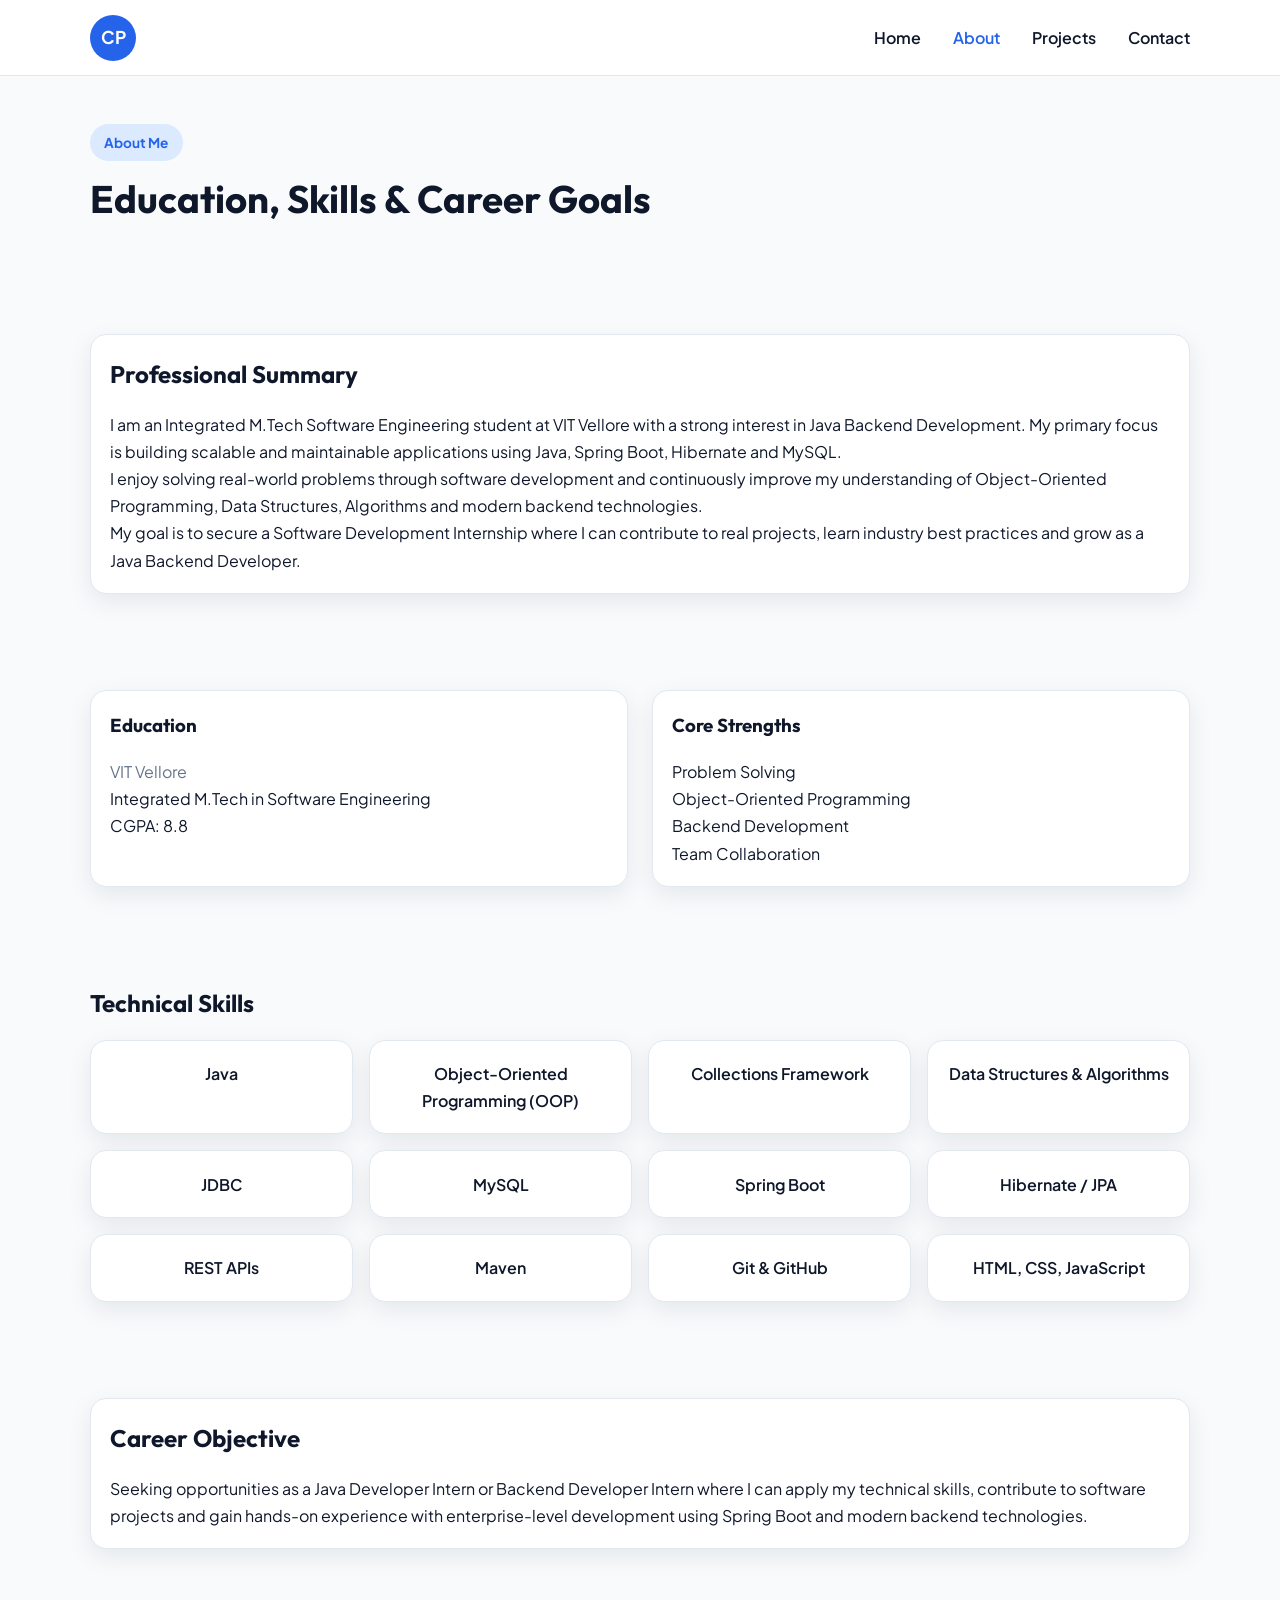
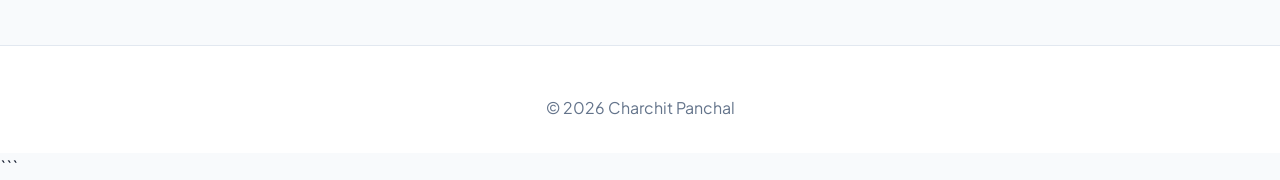
==== commit 8043940f: "Change in the HTML" ====
--- a/about.html
+++ b/about.html
@@ -1,4 +1,4 @@
-```html
+
 <!DOCTYPE html>
 <html lang="en">
 <head>
